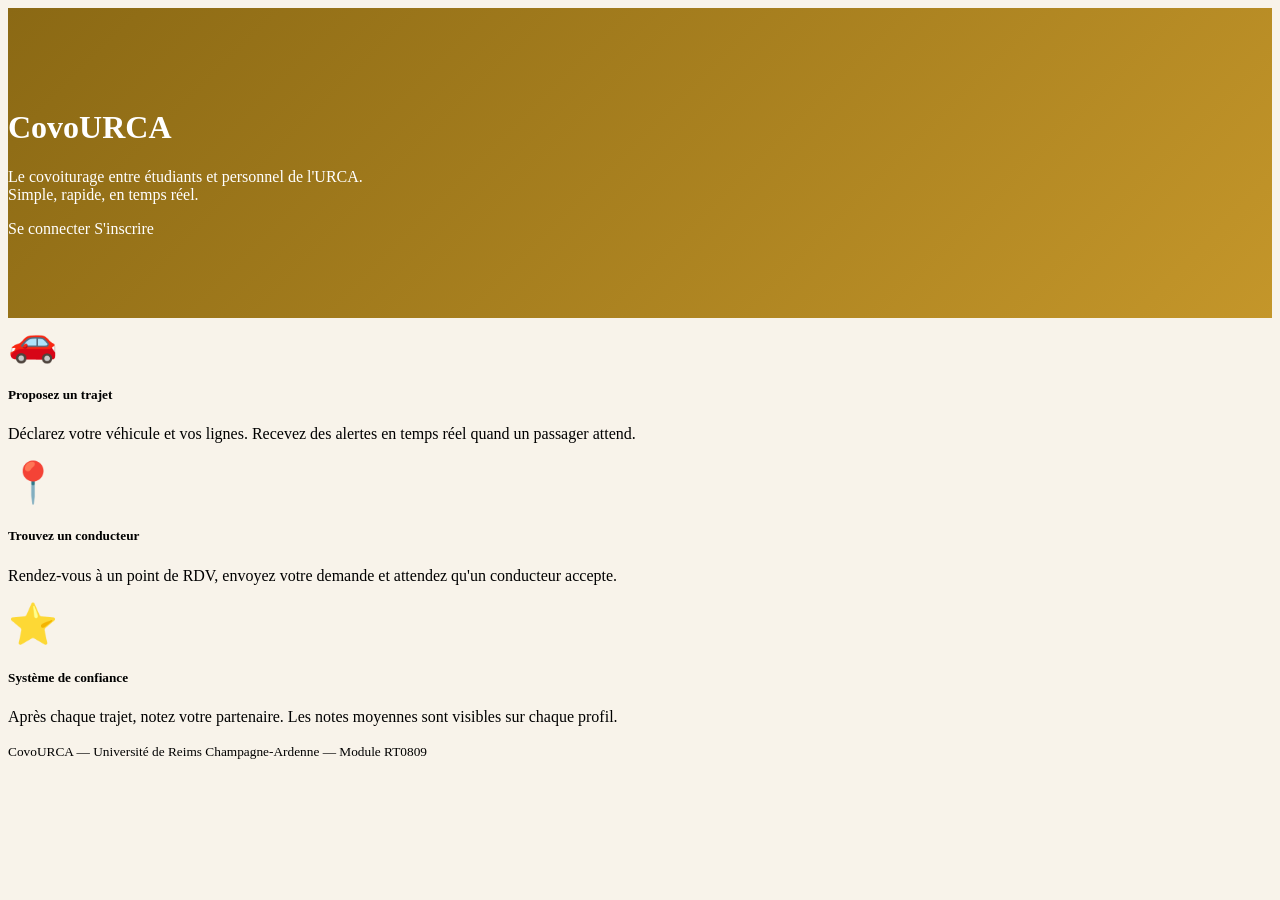
==== src/main/resources/templates/accueil.html @ cca3d96c "Initial commit — CovoURCA Spring Boot 3.5 project Structure complète : - Entités JPA : Utilisateur, " ====
<!DOCTYPE html>
<html xmlns:th="http://www.thymeleaf.org" lang="fr">
<head>
  <meta charset="UTF-8"/>
  <meta name="viewport" content="width=device-width, initial-scale=1"/>
  <title>CovoURCA – Covoiturage Campus</title>
  <link rel="stylesheet" th:href="@{/webjars/bootstrap/5.3.3/css/bootstrap.min.css}"/>
  <style>
    body { background: #f8f3ea; }
    .hero { background: linear-gradient(135deg, #8B6914 0%, #C4962A 100%); color: white; padding: 80px 0; }
    .feature-icon { font-size: 2.5rem; color: #8B6914; }
  </style>
</head>
<body>
<div class="hero text-center">
  <div class="container">
    <h1 class="display-4 fw-bold mb-3">CovoURCA</h1>
    <p class="lead mb-4">Le covoiturage entre étudiants et personnel de l'URCA.<br/>Simple, rapide, en temps réel.</p>
    <a th:href="@{/connexion}" class="btn btn-light btn-lg me-2 fw-semibold">Se connecter</a>
    <a th:href="@{/inscription}" class="btn btn-outline-light btn-lg fw-semibold">S'inscrire</a>
  </div>
</div>

<div class="container my-5">
  <div class="row g-4 text-center">
    <div class="col-md-4">
      <div class="card h-100 border-0 shadow-sm p-4">
        <div class="feature-icon mb-3">🚗</div>
        <h5 class="fw-bold">Proposez un trajet</h5>
        <p class="text-muted">Déclarez votre véhicule et vos lignes. Recevez des alertes en temps réel quand un passager attend.</p>
      </div>
    </div>
    <div class="col-md-4">
      <div class="card h-100 border-0 shadow-sm p-4">
        <div class="feature-icon mb-3">📍</div>
        <h5 class="fw-bold">Trouvez un conducteur</h5>
        <p class="text-muted">Rendez-vous à un point de RDV, envoyez votre demande et attendez qu'un conducteur accepte.</p>
      </div>
    </div>
    <div class="col-md-4">
      <div class="card h-100 border-0 shadow-sm p-4">
        <div class="feature-icon mb-3">⭐</div>
        <h5 class="fw-bold">Système de confiance</h5>
        <p class="text-muted">Après chaque trajet, notez votre partenaire. Les notes moyennes sont visibles sur chaque profil.</p>
      </div>
    </div>
  </div>
</div>

<footer class="text-center text-muted py-3 border-top">
  <small>CovoURCA — Université de Reims Champagne-Ardenne — Module RT0809</small>
</footer>
<script th:src="@{/webjars/bootstrap/5.3.3/js/bootstrap.bundle.min.js}"></script>
</body>
</html>
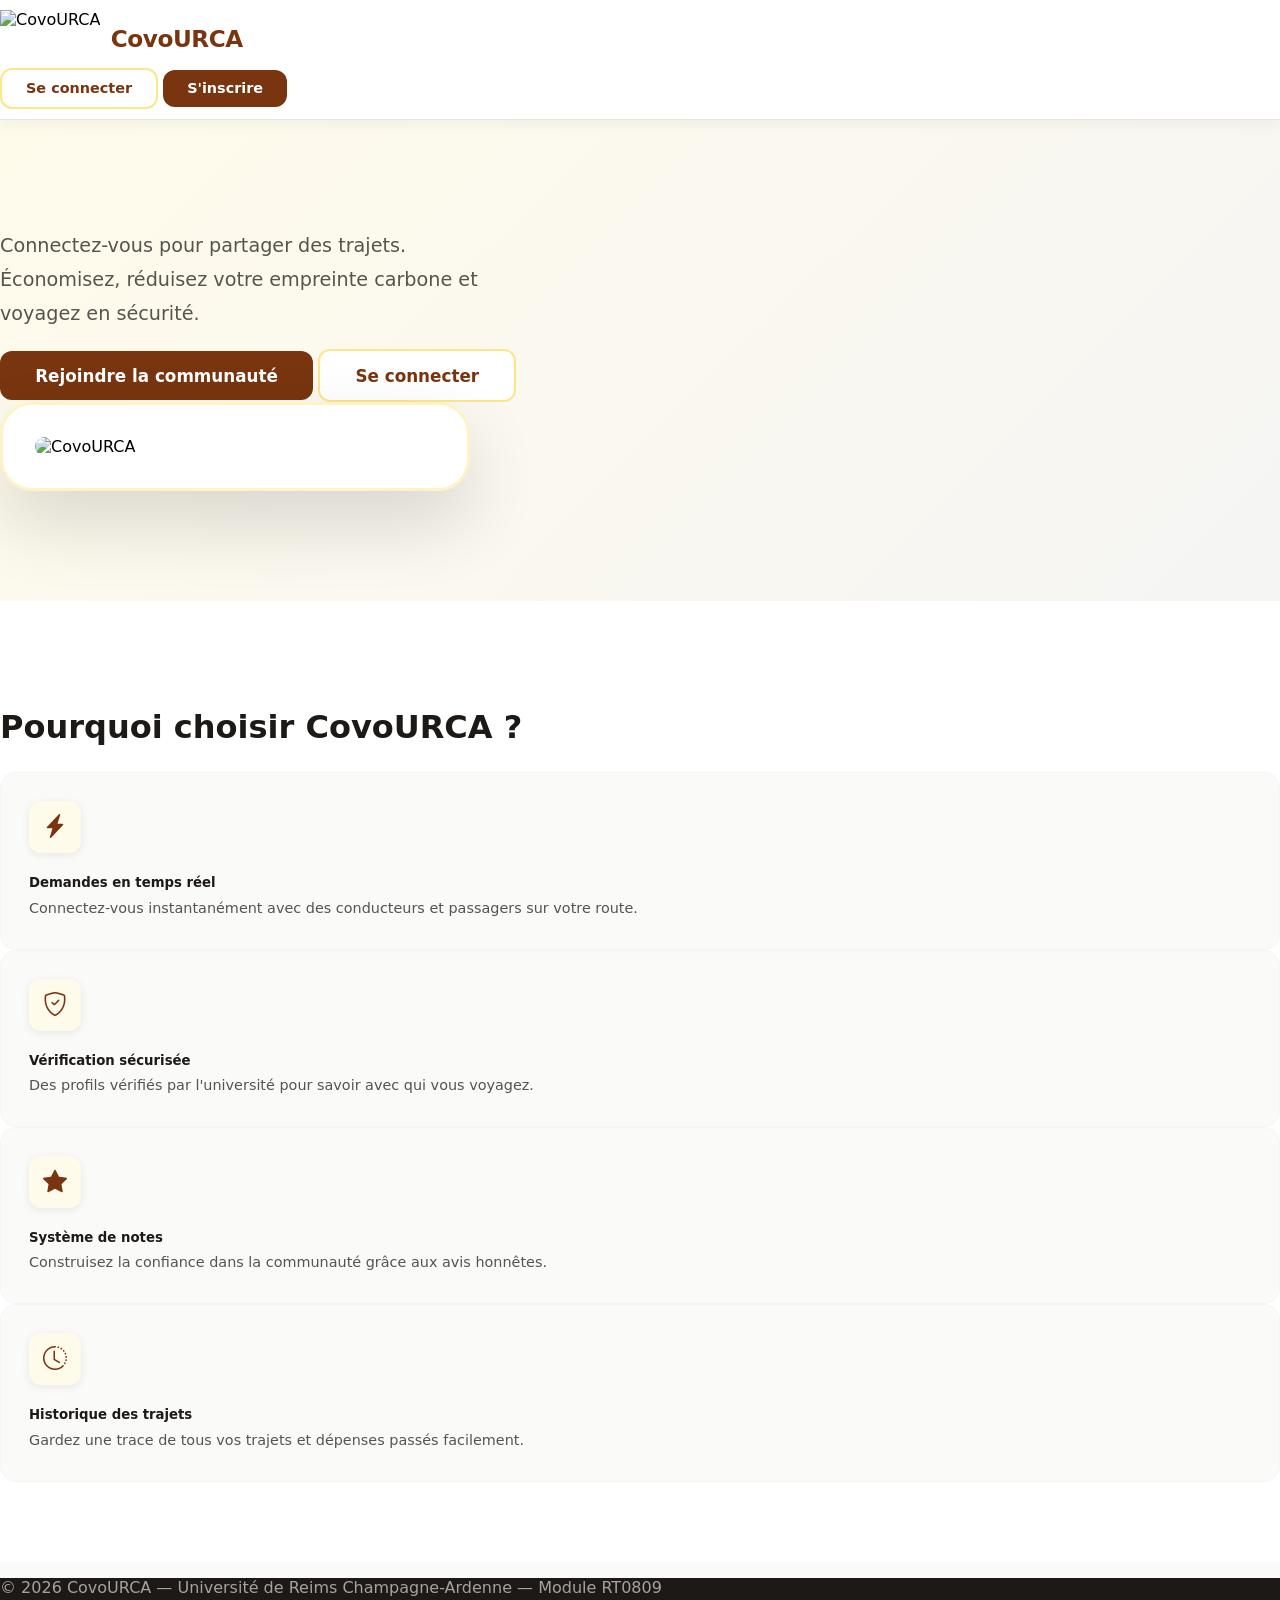
==== commit b838000a: "changing view of home and cnx/register" ====
--- a/src/main/resources/templates/accueil.html
+++ b/src/main/resources/templates/accueil.html
@@ -5,51 +5,247 @@
   <meta name="viewport" content="width=device-width, initial-scale=1"/>
   <title>CovoURCA – Covoiturage Campus</title>
   <link rel="stylesheet" th:href="@{/webjars/bootstrap/5.3.3/css/bootstrap.min.css}"/>
+  <link rel="stylesheet" href="https://cdn.jsdelivr.net/npm/bootstrap-icons@1.11.3/font/bootstrap-icons.min.css"/>
   <style>
-    body { background: #f8f3ea; }
-    .hero { background: linear-gradient(135deg, #8B6914 0%, #C4962A 100%); color: white; padding: 80px 0; }
-    .feature-icon { font-size: 2.5rem; color: #8B6914; }
+    :root {
+      --amber: #78350f;
+      --amber-hover: #92400e;
+      --amber-50: #fffbeb;
+      --stone-50: #fafaf9;
+      --stone-100: #f5f5f4;
+      --stone-200: #e7e5e4;
+      --stone-600: #57534e;
+      --stone-900: #1c1917;
+    }
+    body { background: var(--stone-50); font-family: 'Segoe UI', system-ui, -apple-system, sans-serif; margin: 0; }
+
+    /* ── Animations ── */
+    @keyframes fadeIn {
+      from { opacity: 0; }
+      to   { opacity: 1; }
+    }
+    @keyframes slideUp {
+      from { opacity: 0; transform: translateY(40px); }
+      to   { opacity: 1; transform: translateY(0); }
+    }
+    @keyframes slideInLeft {
+      from { opacity: 0; transform: translateX(-60px); }
+      to   { opacity: 1; transform: translateX(0); }
+    }
+    @keyframes slideInRight {
+      from { opacity: 0; transform: translateX(60px); }
+      to   { opacity: 1; transform: translateX(0); }
+    }
+    @keyframes float {
+      0%, 100% { transform: translateY(0px); }
+      50%      { transform: translateY(-12px); }
+    }
+
+    .anim-fade  { animation: fadeIn     0.7s ease both; }
+    .anim-up    { animation: slideUp    0.7s ease both; }
+    .anim-left  { animation: slideInLeft  0.8s ease both; }
+    .anim-right { animation: slideInRight 0.8s ease both; }
+
+    .d1 { animation-delay: .10s; }
+    .d2 { animation-delay: .20s; }
+    .d3 { animation-delay: .35s; }
+    .d4 { animation-delay: .50s; }
+    .d5 { animation-delay: .65s; }
+
+    /* ── Navbar ── */
+    .covo-nav {
+      background: #fff;
+      border-bottom: 1px solid var(--stone-200);
+      padding: 0.65rem 0;
+      position: sticky; top: 0; z-index: 100;
+      box-shadow: 0 2px 16px rgba(0,0,0,.06);
+    }
+    .covo-logo {
+      display: flex; align-items: center; gap: 0.65rem;
+      text-decoration: none;
+    }
+    .covo-logo img { height: 3.6rem; width: auto; transition: transform .3s; }
+    .covo-logo:hover img { transform: scale(1.07); }
+    .covo-logo-text { display: flex; flex-direction: column; line-height: 1.15; }
+    .covo-logo-name {
+      font-weight: 800; font-size: 1.45rem;
+      color: var(--amber); letter-spacing: -0.02em;
+    }
+    .covo-logo-sub {
+      font-weight: 500; font-size: 0.68rem;
+      color: var(--stone-600); letter-spacing: 0.03em; text-transform: uppercase;
+    }
+
+    /* ── Buttons ── */
+    .btn-amber {
+      background: var(--amber); color: #fff; border: none;
+      padding: 0.65rem 1.5rem; border-radius: 0.75rem;
+      font-weight: 700; font-size: 0.9rem; text-decoration: none;
+      display: inline-block;
+      transition: background .2s, transform .15s, box-shadow .2s;
+    }
+    .btn-amber:hover {
+      background: var(--amber-hover); color: #fff;
+      transform: translateY(-2px);
+      box-shadow: 0 8px 22px rgba(120,53,15,.35);
+    }
+    .btn-outline-amber {
+      background: #fff; color: var(--amber);
+      border: 2px solid #fde68a;
+      padding: 0.65rem 1.5rem; border-radius: 0.75rem;
+      font-weight: 700; font-size: 0.9rem; text-decoration: none;
+      display: inline-block;
+      transition: background .2s, border-color .2s, transform .15s;
+    }
+    .btn-outline-amber:hover {
+      background: var(--amber-50); color: var(--amber);
+      border-color: var(--amber); transform: translateY(-2px);
+    }
+
+    /* ── Hero ── */
+    .hero {
+      background: linear-gradient(135deg, var(--amber-50) 0%, var(--stone-100) 100%);
+      padding: 90px 0 110px;
+      overflow: hidden;
+    }
+    .hero .subtitle {
+      color: var(--stone-600); font-size: 1.2rem; line-height: 1.75; max-width: 480px;
+    }
+    .hero-img-card {
+      background: #fff;
+      padding: 2rem;
+      border-radius: 2rem;
+      box-shadow: 0 32px 72px rgba(0,0,0,.14);
+      border: 3px solid #fef3c7;
+      max-width: 400px; width: 100%;
+      animation: float 5s ease-in-out infinite;
+    }
+    .hero-img-card img { width: 100%; height: auto; display: block; border-radius: 1rem; }
+
+    /* ── Features ── */
+    .features { background: #fff; padding: 80px 0; }
+    .features h2 { font-size: 2rem; font-weight: 800; color: var(--stone-900); }
+    .feature-card {
+      background: var(--stone-50); border: 1px solid var(--stone-100);
+      border-radius: 1rem; padding: 1.75rem; height: 100%;
+      transition: box-shadow .25s, transform .25s;
+    }
+    .feature-card:hover { box-shadow: 0 10px 30px rgba(0,0,0,.09); transform: translateY(-5px); }
+    .feature-icon {
+      width: 3.25rem; height: 3.25rem;
+      background: var(--amber-50); border-radius: 0.75rem;
+      box-shadow: 0 2px 8px rgba(0,0,0,.08);
+      display: flex; align-items: center; justify-content: center;
+      font-size: 1.5rem; margin-bottom: 1.25rem;
+      color: var(--amber);
+    }
+    .feature-card h5 { font-weight: 700; color: var(--stone-900); margin-bottom: 0.4rem; }
+    .feature-card p  { color: var(--stone-600); font-size: 0.9rem; line-height: 1.65; margin: 0; }
+
+    /* ── Footer ── */
+    .covo-footer { background: var(--stone-900); color: #a8a29e; }
+    .covo-footer a { color: #a8a29e; text-decoration: none; transition: color .2s; }
+    .covo-footer a:hover { color: #fff; }
   </style>
 </head>
 <body>
-<div class="hero text-center">
+
+<!-- Navbar -->
+<nav class="covo-nav anim-fade">
+  <div class="container d-flex align-items-center justify-content-between">
+    <a th:href="@{/}" class="covo-logo">
+      <img th:src="@{/images/logo.png}" alt="CovoURCA"/>
+      <div class="covo-logo-text">
+        <span class="covo-logo-name">CovoURCA</span>
+        
+      </div>
+    </a>
+    <div class="d-flex gap-2">
+      <a th:href="@{/connexion}"  class="btn-outline-amber">Se connecter</a>
+      <a th:href="@{/inscription}" class="btn-amber">S'inscrire</a>
+    </div>
+  </div>
+</nav>
+
+<!-- Hero -->
+<section class="hero">
   <div class="container">
-    <h1 class="display-4 fw-bold mb-3">CovoURCA</h1>
-    <p class="lead mb-4">Le covoiturage entre étudiants et personnel de l'URCA.<br/>Simple, rapide, en temps réel.</p>
-    <a th:href="@{/connexion}" class="btn btn-light btn-lg me-2 fw-semibold">Se connecter</a>
-    <a th:href="@{/inscription}" class="btn btn-outline-light btn-lg fw-semibold">S'inscrire</a>
-  </div>
-</div>
-
-<div class="container my-5">
-  <div class="row g-4 text-center">
-    <div class="col-md-4">
-      <div class="card h-100 border-0 shadow-sm p-4">
-        <div class="feature-icon mb-3">🚗</div>
-        <h5 class="fw-bold">Proposez un trajet</h5>
-        <p class="text-muted">Déclarez votre véhicule et vos lignes. Recevez des alertes en temps réel quand un passager attend.</p>
-      </div>
-    </div>
-    <div class="col-md-4">
-      <div class="card h-100 border-0 shadow-sm p-4">
-        <div class="feature-icon mb-3">📍</div>
-        <h5 class="fw-bold">Trouvez un conducteur</h5>
-        <p class="text-muted">Rendez-vous à un point de RDV, envoyez votre demande et attendez qu'un conducteur accepte.</p>
-      </div>
-    </div>
-    <div class="col-md-4">
-      <div class="card h-100 border-0 shadow-sm p-4">
-        <div class="feature-icon mb-3">⭐</div>
-        <h5 class="fw-bold">Système de confiance</h5>
-        <p class="text-muted">Après chaque trajet, notez votre partenaire. Les notes moyennes sont visibles sur chaque profil.</p>
-      </div>
-    </div>
-  </div>
-</div>
-
-<footer class="text-center text-muted py-3 border-top">
-  <small>CovoURCA — Université de Reims Champagne-Ardenne — Module RT0809</small>
+    <div class="row align-items-center g-5">
+
+      <!-- Left: subtitle + CTA -->
+      <div class="col-lg-6 anim-left">
+        <p class="subtitle mb-5">
+          Connectez-vous pour partager des trajets.
+          Économisez, réduisez votre empreinte carbone et voyagez en sécurité.
+        </p>
+        <div class="d-flex flex-wrap gap-3">
+          <a th:href="@{/inscription}" class="btn-amber"
+             style="padding:.9rem 2.2rem; font-size:1.05rem;">Rejoindre la communauté</a>
+          <a th:href="@{/connexion}"  class="btn-outline-amber"
+             style="padding:.9rem 2.2rem; font-size:1.05rem;">Se connecter</a>
+        </div>
+      </div>
+
+      <!-- Right: ONE image card -->
+      <div class="col-lg-6 d-flex justify-content-center anim-right">
+        <div class="hero-img-card">
+          <img th:src="@{/images/logo.png}" alt="CovoURCA"/>
+        </div>
+      </div>
+
+    </div>
+  </div>
+</section>
+
+<!-- Features -->
+<section class="features">
+  <div class="container">
+    <h2 class="text-center mb-5 anim-up">Pourquoi choisir CovoURCA ?</h2>
+    <div class="row g-4">
+      <div class="col-md-6 col-xl-3 anim-up d2">
+        <div class="feature-card">
+          <div class="feature-icon"><i class="bi bi-lightning-charge-fill"></i></div>
+          <h5>Demandes en temps réel</h5>
+          <p>Connectez-vous instantanément avec des conducteurs et passagers sur votre route.</p>
+        </div>
+      </div>
+      <div class="col-md-6 col-xl-3 anim-up d3">
+        <div class="feature-card">
+          <div class="feature-icon"><i class="bi bi-shield-check"></i></div>
+          <h5>Vérification sécurisée</h5>
+          <p>Des profils vérifiés par l'université pour savoir avec qui vous voyagez.</p>
+        </div>
+      </div>
+      <div class="col-md-6 col-xl-3 anim-up d4">
+        <div class="feature-card">
+          <div class="feature-icon"><i class="bi bi-star-fill"></i></div>
+          <h5>Système de notes</h5>
+          <p>Construisez la confiance dans la communauté grâce aux avis honnêtes.</p>
+        </div>
+      </div>
+      <div class="col-md-6 col-xl-3 anim-up d5">
+        <div class="feature-card">
+          <div class="feature-icon"><i class="bi bi-clock-history"></i></div>
+          <h5>Historique des trajets</h5>
+          <p>Gardez une trace de tous vos trajets et dépenses passés facilement.</p>
+        </div>
+      </div>
+    </div>
+  </div>
+</section>
+
+<!-- Footer -->
+<footer class="covo-footer py-5">
+  <div class="container text-center">
+    <p class="mb-3">© 2026 CovoURCA — Université de Reims Champagne-Ardenne — Module RT0809</p>
+    <div class="d-flex justify-content-center gap-4 flex-wrap">
+      <a href="#">Politique de confidentialité</a>
+      <a href="#">Conditions d'utilisation</a>
+      <a href="#">Support</a>
+    </div>
+  </div>
 </footer>
+
 <script th:src="@{/webjars/bootstrap/5.3.3/js/bootstrap.bundle.min.js}"></script>
 </body>
 </html>
